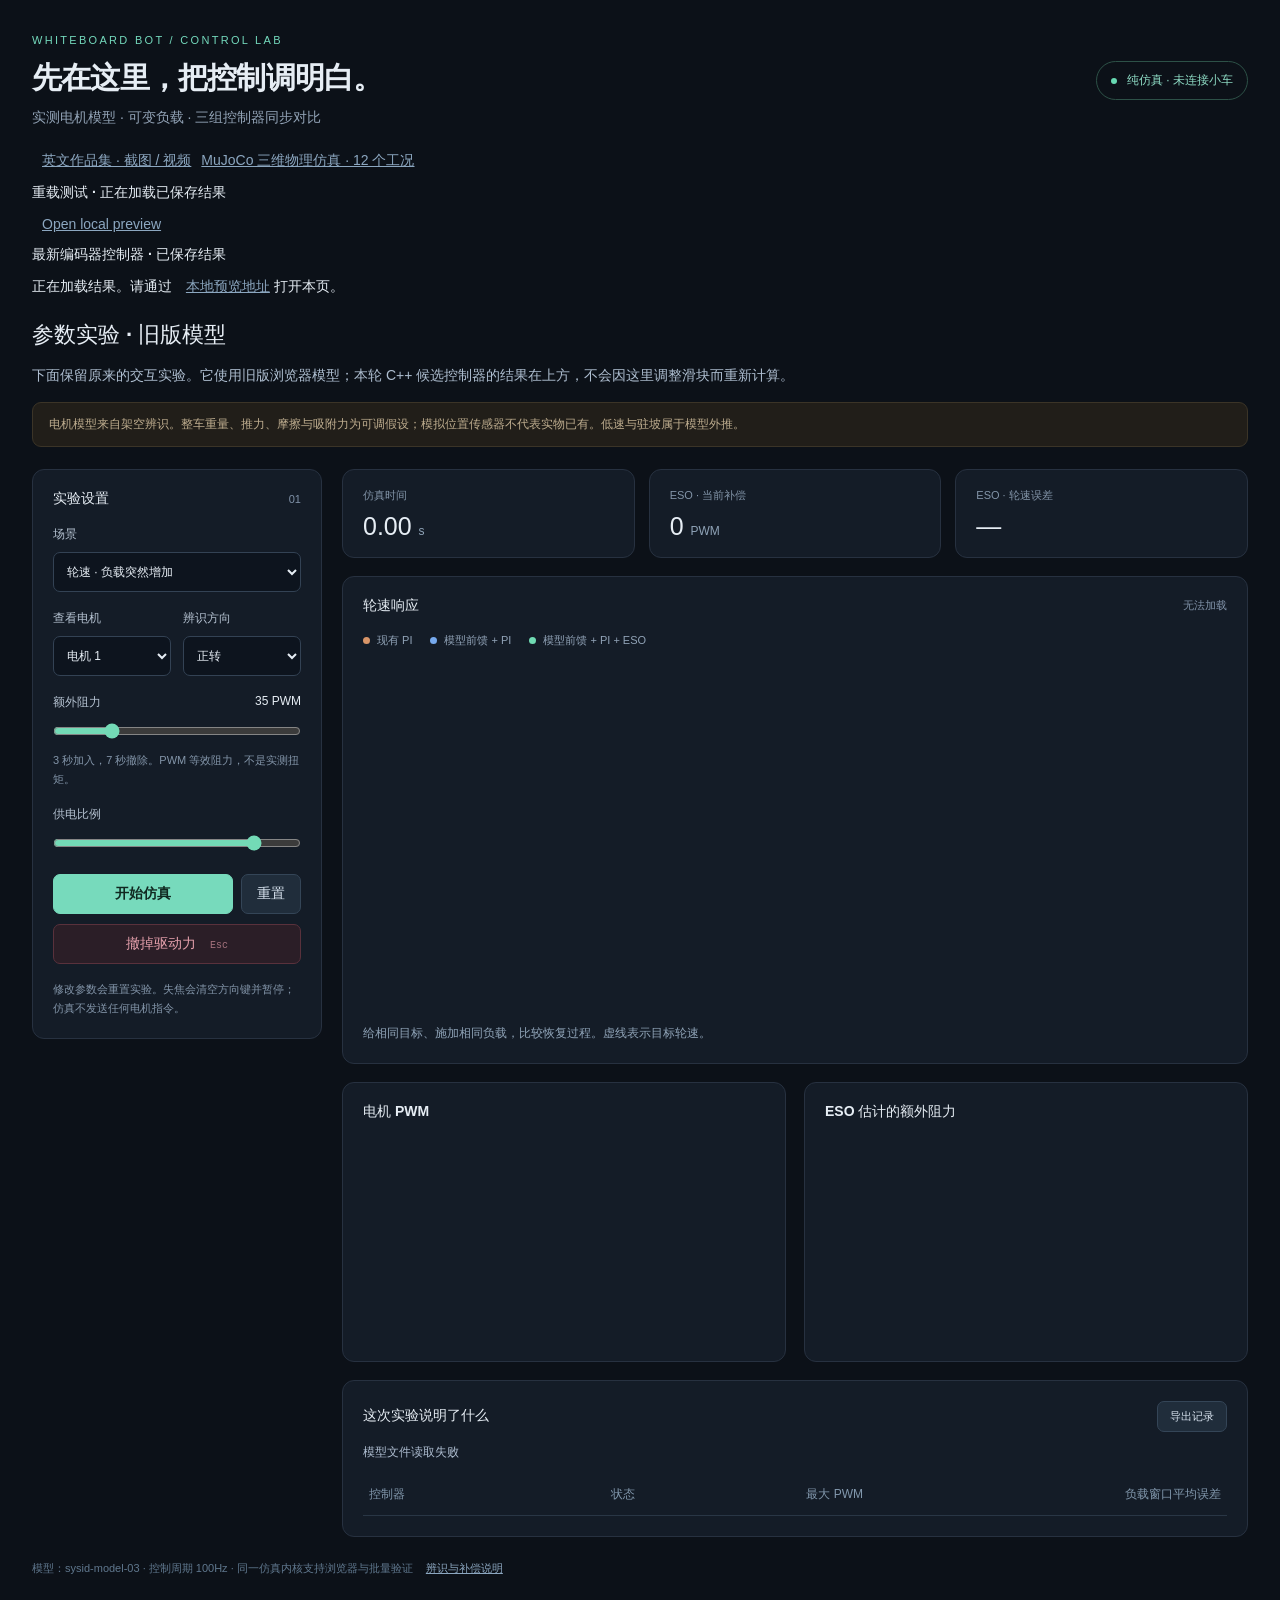
==== c6_drive/sim/index.html @ 7c35288e "feat(c6_drive): encoder hold, encoder servo and load-servo experiments Also Wi-Fi provisioning over " ====
<!doctype html>
<html lang="zh-CN"><head><meta charset="utf-8"><meta name="viewport" content="width=device-width,initial-scale=1">
<title>WhiteBoardBot · 控制仿真台</title>
<link rel="stylesheet" href="style.css"><link rel="stylesheet" href="../portfolio/encoder-results.css"></head><body>
<header><div><div class="eyebrow">WHITEBOARD BOT / CONTROL LAB</div><h1>先在这里，把控制调明白。</h1><p>实测电机模型 · 可变负载 · 三组控制器同步对比</p></div><div class="offline"><i></i> 纯仿真 · 未连接小车</div></header>
<p><a href="../portfolio/">英文作品集 · 截图 / 视频</a><a href="../portfolio/#physics">MuJoCo 三维物理仿真 · 12 个工况</a></p>
<section id="latest-results" data-load-results data-language="zh"><h2>重载测试 · 正在加载已保存结果</h2><p><a href="http://127.0.0.1:8088/sim/#latest-results">Open local preview</a></p></section>
<section id="encoder-results" data-encoder-results data-language="zh"><h2>最新编码器控制器 · 已保存结果</h2><p>正在加载结果。请通过 <a href="http://127.0.0.1:8088/sim/#latest-results">本地预览地址</a> 打开本页。</p></section>
<h2 style="font-size:22px;margin:24px 0 12px">参数实验 · 旧版模型</h2>
<p style="color:#aebed0;line-height:1.7">下面保留原来的交互实验。它使用旧版浏览器模型；本轮 C++ 候选控制器的结果在上方，不会因这里调整滑块而重新计算。</p>
<div class="notice">电机模型来自架空辨识。整车重量、推力、摩擦与吸附力为可调假设；模拟位置传感器不代表实物已有。低速与驻坡属于模型外推。</div>
<main><aside class="card settings">
<div class="section-top"><h2>实验设置</h2><span>01</span></div>
<label>场景<select id="preset"><option value="load">轮速 · 负载突然增加</option><option value="mismatch">轮速 · 模型偏差</option><option value="saturation">轮速 · 动力不足</option><option value="encoder">轮速 · 编码器失效</option><option value="lateral">水平面 · 左右往返偏移</option><option value="wall">白板 · 上行后驻坡</option><option value="slip">白板 · 摩擦突然下降</option><option value="camera">白板 · 位置反馈丢失</option><option value="manual">白板 · WASD 手动驾驶</option></select></label>
<div class="two"><label>查看电机<select id="motor"><option value="0">电机 1</option><option value="1">电机 2</option><option value="2">电机 3</option></select></label><label>辨识方向<select id="direction"><option value="1">正转</option><option value="-1">反转</option></select></label></div>
<div id="benchSettings"><label>额外阻力 <output id="loadValue">35 PWM</output><input id="load" type="range" min="0" max="160" value="35" step="5"></label><small>3 秒加入，7 秒撤除。PWM 等效阻力，不是实测扭矩。</small></div>
<div id="wallSettings" hidden>
<label>整车重量 <output id="massValue"></output><input id="mass" type="range" min="0.1" max="0.8" value="0.3" step="0.05"></label>
<label>总压紧力 <output id="normalValue"></output><input id="normal" type="range" min="2" max="24" value="12" step="1"></label>
<label>轮面摩擦系数 <output id="muValue"></output><input id="mu" type="range" min="0.05" max="1" value="0.65" step="0.05"></label>
<label>每轮估计最大推力 <output id="forceValue"></output><input id="force" type="range" min="1" max="8" value="4" step="0.5"></label>
<label>移动速度 <output id="speedValue"></output><input id="speed" type="range" min="0.04" max="0.3" value="0.18" step="0.02"></label>
<label class="check"><input id="camera" type="checkbox" checked> 模拟独立位置反馈（20Hz / 80ms）</label>
<label class="check"><input id="hold" type="checkbox" checked> 候选控制器启用位置保持</label>
<label class="check"><input id="sync" type="checkbox" checked> 候选控制器三轮同步加速</label>
<small>位置保持需要独立位置反馈；当前实物尚未实现。现有 PI 对照组保持原来的松键滑行行为。</small>
</div>
<label>供电比例 <output id="voltageValue"></output><input id="voltage" type="range" min="0.5" max="1.1" value="1" step="0.05"></label>
<div class="actions"><button id="run" class="primary">开始仿真</button><button id="reset">重置</button></div>
<button id="off" class="danger">撤掉驱动力 <kbd>Esc</kbd></button>
<p class="fine">修改参数会重置实验。失焦会清空方向键并暂停；仿真不发送任何电机指令。</p>
</aside><section class="workspace">
<div class="metrics"><div class="card"><small>仿真时间</small><strong id="time">0.00 <em>s</em></strong></div><div class="card"><small>ESO · 当前补偿</small><strong id="comp">0 <em>PWM</em></strong></div><div class="card"><small id="errorLabel">ESO · 轮速误差</small><strong id="error">—</strong></div></div>
<div class="card stage"><div class="section-top"><h2 id="stageTitle">轮速响应</h2><span id="state">准备就绪</span></div>
<div class="legend"><span class="legacy">现有 PI</span><span class="model">模型前馈 + PI</span><span class="eso">模型前馈 + PI + ESO</span></div>
<canvas id="stage" aria-label="轮速曲线或三轮小车白板运动对比"></canvas>
<p id="scenarioNote">给相同目标、施加相同负载，比较恢复过程。虚线表示目标轮速。</p>
<div class="keys" id="keys" hidden><button data-key="q">Q ↶</button><button data-key="w">W ↑</button><button data-key="e">E ↷</button><button data-key="a">A ←</button><button data-key="s">S ↓</button><button data-key="d">D →</button><small>WASD 按白板坐标移动；松键后候选控制器可保持位置。</small></div>
</div>
<div class="plots"><div class="card"><h2 id="plotTitle">电机 PWM</h2><canvas id="plot" aria-label="三种控制器的输出对比"></canvas></div><div class="card"><h2>ESO 估计的额外阻力</h2><canvas id="observerPlot" aria-label="扰动估计与注入负载对比"></canvas></div></div>
<div class="card results"><div class="section-top"><h2>这次实验说明了什么</h2><button id="export">导出记录</button></div><div id="summary">模型已加载后，可开始仿真。蓝色和绿色使用相同 PI 参数，区别是 ESO 补偿。</div><table><thead><tr><th>控制器</th><th>状态</th><th>最大 PWM</th><th id="metricHead">负载窗口平均误差</th></tr></thead><tbody id="results"></tbody></table></div>
</section></main>
<footer>模型：sysid-model-03 · 控制周期 100Hz · 同一仿真内核支持浏览器与批量验证 <a href="../SYSTEM_IDENTIFICATION.md">辨识与补偿说明</a></footer>
<script type="module" src="app.mjs"></script><script type="module" src="../portfolio/encoder-results.mjs"></script></body></html>
---- c6_drive/sim/style.css ----
:root{color-scheme:dark;font-family:-apple-system,BlinkMacSystemFont,"Segoe UI",sans-serif;background:#0c1118;color:#e6edf4;font-size:14px}*{box-sizing:border-box}body{max-width:1450px;margin:0 auto;padding:34px 32px 24px}header{display:flex;justify-content:space-between;align-items:center;gap:20px;margin-bottom:25px}.eyebrow{font-size:11px;letter-spacing:2.3px;color:#74d9bc;margin-bottom:12px}h1{font-size:30px;letter-spacing:-.8px;font-weight:600;margin:0 0 10px}header p{margin:0;color:#92a3b6;font-size:14px}.offline{padding:10px 14px;border:1px solid #2d5147;border-radius:25px;font-size:12px;white-space:nowrap;color:#8edbc4}.offline i{display:inline-block;width:6px;height:6px;border-radius:50%;background:#67d9b2;margin-right:7px}.notice{color:#bdac8e;border:1px solid #3b3427;background:#211e19;font-size:12px;padding:12px 16px;border-radius:9px;line-height:1.6;margin-bottom:22px}main{display:grid;grid-template-columns:290px minmax(0,1fr);gap:20px}.card{border:1px solid #273140;background:#141c27;border-radius:12px;padding:20px}.settings{align-self:start}.section-top{display:flex;align-items:center;justify-content:space-between;gap:12px;margin-bottom:18px}.section-top span{color:#8092a8;font-size:11px}h2{font-weight:550;font-size:14px;margin:0}.settings label{display:block;margin-bottom:18px;color:#b4c1d0;font-size:12px}.settings output{float:right;color:#e6edf4;font-variant-numeric:tabular-nums}.settings input[type=range]{display:block;width:100%;margin:12px 0 0;accent-color:#73dab6}.settings select{margin-top:9px;width:100%;color:#e6edf4;background:#0d141e;padding:11px 9px;border:1px solid #334254;border-radius:7px;font:inherit}.two{display:grid;grid-template-columns:1fr 1fr;gap:12px}small,.fine{font-size:11px;color:#8395a9;line-height:1.7}.settings small{display:block;margin:-6px 0 18px}.settings .check{line-height:1.6;margin-bottom:10px;display:flex;align-items:start;gap:7px}.check input{accent-color:#73dab6}.actions{display:flex;gap:8px;margin-top:23px}button{font:inherit;color:#d8e3ef;background:#202d3b;border:1px solid #344557;padding:10px 15px;border-radius:7px;cursor:pointer;touch-action:none}button:hover{background:#2b3b4e}button.primary{background:#77dabc;color:#102820;border-color:#77dabc;font-weight:600;flex:1}button.primary:hover{background:#9de5ce}button.danger{width:100%;background:#2b1e27;border-color:#59313c;color:#e5a0ac;margin-top:10px}kbd{font-size:10px;opacity:.65;margin-left:10px}.fine{margin:16px 0 0}.workspace{min-width:0}.metrics{display:grid;grid-template-columns:repeat(3,minmax(0,1fr));gap:14px;margin-bottom:18px}.metrics .card{padding:16px 20px}.metrics strong{display:block;margin-top:7px;font-size:25px;font-weight:500;font-variant-numeric:tabular-nums}.metrics em{font-size:12px;color:#8fa3b7;font-style:normal}.stage{margin-bottom:18px}.legend{display:flex;gap:18px;flex-wrap:wrap;font-size:11px;color:#91a3b7;margin-bottom:12px}.legend span:before{content:"";display:inline-block;width:7px;height:7px;margin-right:7px;border-radius:50%;background:var(--line)}.legacy{--line:#d89568}.model{--line:#76a9ed}.eso{--line:#70dbb3}canvas{display:block;width:100%;height:350px}#scenarioNote{font-size:12px;color:#8fa3b7;margin:14px 0 0;line-height:1.6}.plots{display:grid;grid-template-columns:1fr 1fr;gap:18px;margin-bottom:18px}.plots canvas{height:210px;margin-top:10px}.keys{display:grid;grid-template-columns:repeat(3,58px);gap:8px;justify-content:center;margin-top:18px}.keys button{padding:10px 3px}.keys button.active{background:#377e6b;border-color:#73d9b7}.keys small{grid-column:1/4;text-align:center;margin-top:6px}table{width:100%;border-collapse:collapse;font-size:12px}td,th{text-align:right;padding:12px 6px;border-bottom:1px solid #293645;font-variant-numeric:tabular-nums}td:first-child,th:first-child{text-align:left}th{font-weight:400;color:#8298ad}.results .section-top{margin-bottom:10px}.results button{font-size:11px;padding:7px 12px}#summary{color:#aebdd0;font-size:12px;line-height:1.7;margin-bottom:12px}footer{font-size:11px;color:#60788e;margin-top:24px}a{color:#8ca7c0;margin-left:10px}#state{max-width:65%;text-align:right}[hidden]{display:none!important}@media(max-width:950px){body{padding:24px 16px}main{grid-template-columns:240px minmax(0,1fr)}.card{padding:15px}.metrics{gap:8px}.metrics .card{padding:12px}.metrics strong{font-size:20px}.plots{grid-template-columns:1fr}.offline{display:none}h1{font-size:25px}}@media(max-width:680px){main{grid-template-columns:1fr}.settings{order:1}.metrics{gap:8px}header p{font-size:12px}.legend{gap:10px}.plots{grid-template-columns:1fr}.stage canvas{height:300px}table{font-size:10px}td,th{padding:10px 3px}}
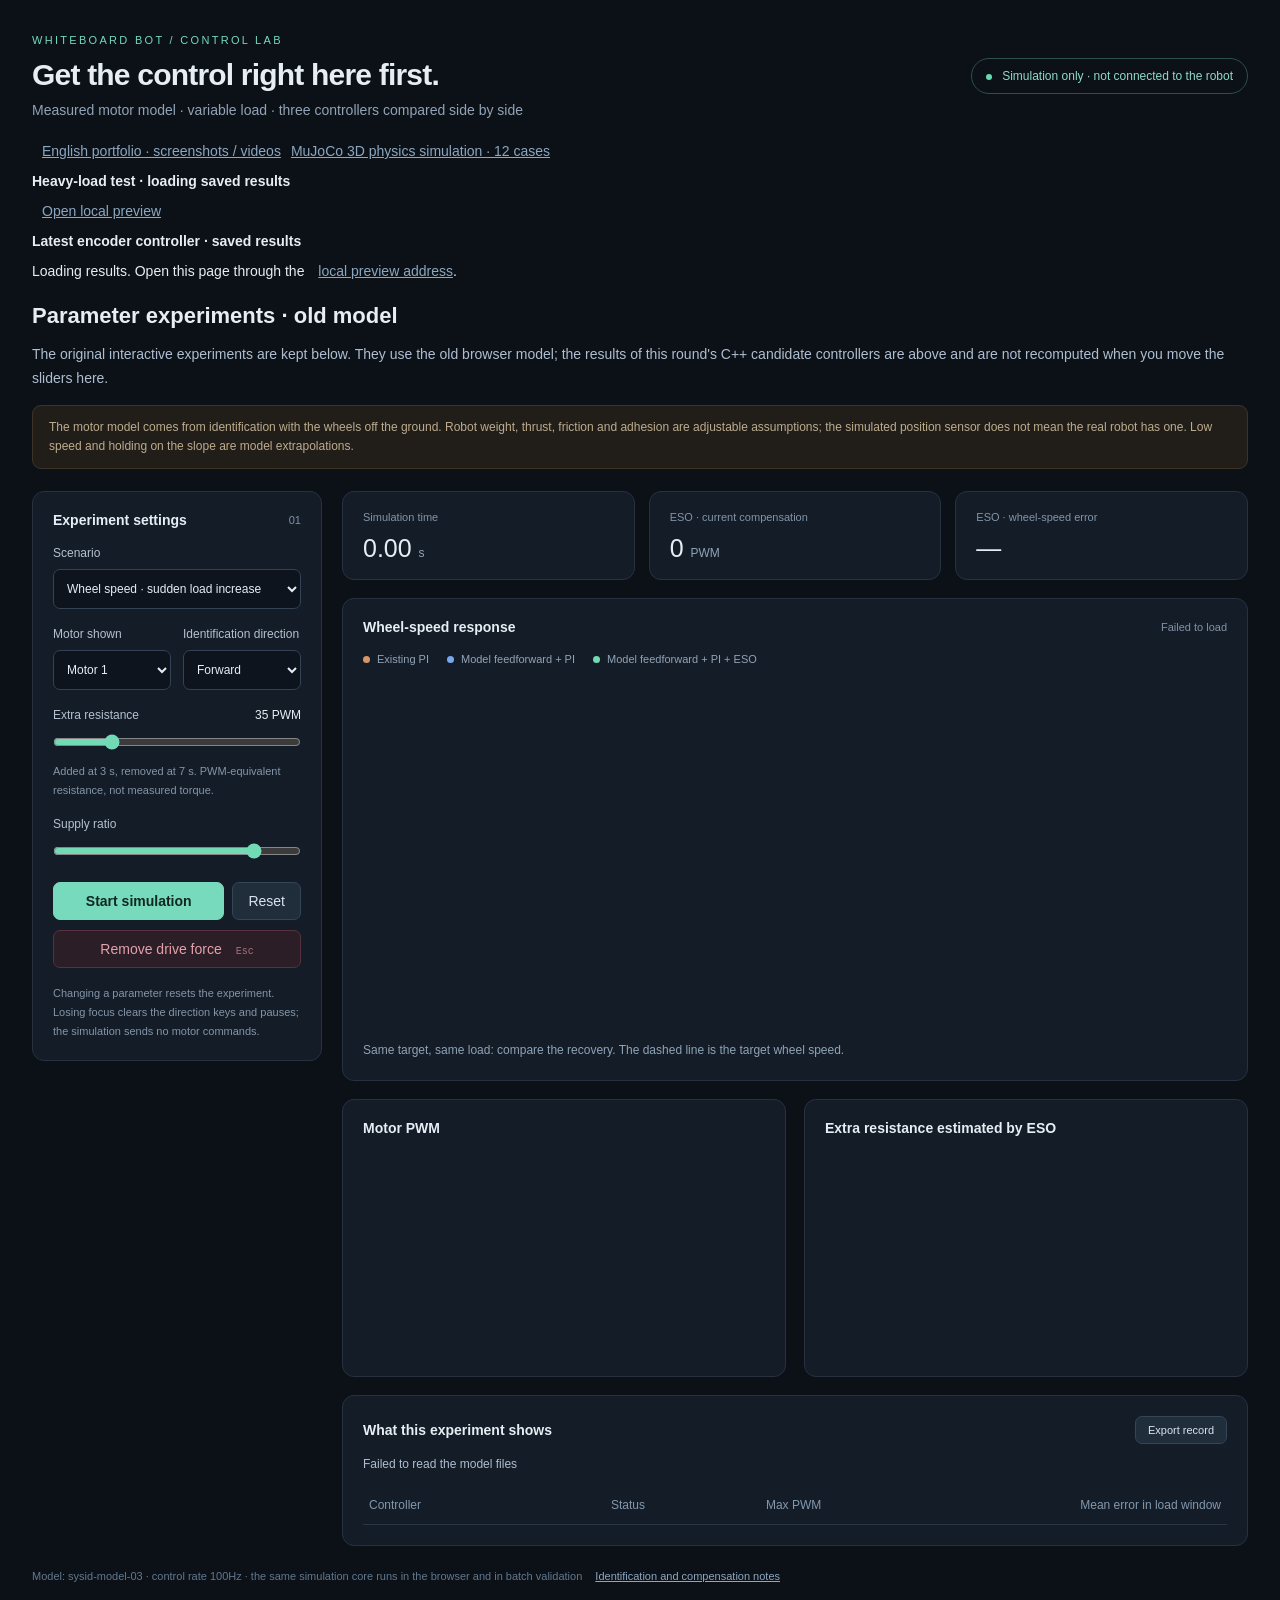
==== commit 024d042c: "Translate the Chinese comments, notes, logs and web pages into English" ====
--- a/c6_drive/sim/index.html
+++ b/c6_drive/sim/index.html
@@ -1,44 +1,44 @@
 <!doctype html>
-<html lang="zh-CN"><head><meta charset="utf-8"><meta name="viewport" content="width=device-width,initial-scale=1">
-<title>WhiteBoardBot · 控制仿真台</title>
+<html lang="en"><head><meta charset="utf-8"><meta name="viewport" content="width=device-width,initial-scale=1">
+<title>WhiteBoardBot · Control Simulation Lab</title>
 <link rel="stylesheet" href="style.css"><link rel="stylesheet" href="../portfolio/encoder-results.css"></head><body>
-<header><div><div class="eyebrow">WHITEBOARD BOT / CONTROL LAB</div><h1>先在这里，把控制调明白。</h1><p>实测电机模型 · 可变负载 · 三组控制器同步对比</p></div><div class="offline"><i></i> 纯仿真 · 未连接小车</div></header>
-<p><a href="../portfolio/">英文作品集 · 截图 / 视频</a><a href="../portfolio/#physics">MuJoCo 三维物理仿真 · 12 个工况</a></p>
-<section id="latest-results" data-load-results data-language="zh"><h2>重载测试 · 正在加载已保存结果</h2><p><a href="http://127.0.0.1:8088/sim/#latest-results">Open local preview</a></p></section>
-<section id="encoder-results" data-encoder-results data-language="zh"><h2>最新编码器控制器 · 已保存结果</h2><p>正在加载结果。请通过 <a href="http://127.0.0.1:8088/sim/#latest-results">本地预览地址</a> 打开本页。</p></section>
-<h2 style="font-size:22px;margin:24px 0 12px">参数实验 · 旧版模型</h2>
-<p style="color:#aebed0;line-height:1.7">下面保留原来的交互实验。它使用旧版浏览器模型；本轮 C++ 候选控制器的结果在上方，不会因这里调整滑块而重新计算。</p>
-<div class="notice">电机模型来自架空辨识。整车重量、推力、摩擦与吸附力为可调假设；模拟位置传感器不代表实物已有。低速与驻坡属于模型外推。</div>
+<header><div><div class="eyebrow">WHITEBOARD BOT / CONTROL LAB</div><h1>Get the control right here first.</h1><p>Measured motor model · variable load · three controllers compared side by side</p></div><div class="offline"><i></i> Simulation only · not connected to the robot</div></header>
+<p><a href="../portfolio/">English portfolio · screenshots / videos</a><a href="../portfolio/#physics">MuJoCo 3D physics simulation · 12 cases</a></p>
+<section id="latest-results" data-load-results data-language="en"><h2>Heavy-load test · loading saved results</h2><p><a href="http://127.0.0.1:8088/sim/#latest-results">Open local preview</a></p></section>
+<section id="encoder-results" data-encoder-results data-language="en"><h2>Latest encoder controller · saved results</h2><p>Loading results. Open this page through the <a href="http://127.0.0.1:8088/sim/#latest-results">local preview address</a>.</p></section>
+<h2 style="font-size:22px;margin:24px 0 12px">Parameter experiments · old model</h2>
+<p style="color:#aebed0;line-height:1.7">The original interactive experiments are kept below. They use the old browser model; the results of this round's C++ candidate controllers are above and are not recomputed when you move the sliders here.</p>
+<div class="notice">The motor model comes from identification with the wheels off the ground. Robot weight, thrust, friction and adhesion are adjustable assumptions; the simulated position sensor does not mean the real robot has one. Low speed and holding on the slope are model extrapolations.</div>
 <main><aside class="card settings">
-<div class="section-top"><h2>实验设置</h2><span>01</span></div>
-<label>场景<select id="preset"><option value="load">轮速 · 负载突然增加</option><option value="mismatch">轮速 · 模型偏差</option><option value="saturation">轮速 · 动力不足</option><option value="encoder">轮速 · 编码器失效</option><option value="lateral">水平面 · 左右往返偏移</option><option value="wall">白板 · 上行后驻坡</option><option value="slip">白板 · 摩擦突然下降</option><option value="camera">白板 · 位置反馈丢失</option><option value="manual">白板 · WASD 手动驾驶</option></select></label>
-<div class="two"><label>查看电机<select id="motor"><option value="0">电机 1</option><option value="1">电机 2</option><option value="2">电机 3</option></select></label><label>辨识方向<select id="direction"><option value="1">正转</option><option value="-1">反转</option></select></label></div>
-<div id="benchSettings"><label>额外阻力 <output id="loadValue">35 PWM</output><input id="load" type="range" min="0" max="160" value="35" step="5"></label><small>3 秒加入，7 秒撤除。PWM 等效阻力，不是实测扭矩。</small></div>
+<div class="section-top"><h2>Experiment settings</h2><span>01</span></div>
+<label>Scenario<select id="preset"><option value="load">Wheel speed · sudden load increase</option><option value="mismatch">Wheel speed · model mismatch</option><option value="saturation">Wheel speed · insufficient power</option><option value="encoder">Wheel speed · encoder failure</option><option value="lateral">Level surface · left-right round-trip drift</option><option value="wall">Whiteboard · climb, then hold on slope</option><option value="slip">Whiteboard · sudden friction drop</option><option value="camera">Whiteboard · position feedback lost</option><option value="manual">Whiteboard · WASD manual driving</option></select></label>
+<div class="two"><label>Motor shown<select id="motor"><option value="0">Motor 1</option><option value="1">Motor 2</option><option value="2">Motor 3</option></select></label><label>Identification direction<select id="direction"><option value="1">Forward</option><option value="-1">Reverse</option></select></label></div>
+<div id="benchSettings"><label>Extra resistance <output id="loadValue">35 PWM</output><input id="load" type="range" min="0" max="160" value="35" step="5"></label><small>Added at 3 s, removed at 7 s. PWM-equivalent resistance, not measured torque.</small></div>
 <div id="wallSettings" hidden>
-<label>整车重量 <output id="massValue"></output><input id="mass" type="range" min="0.1" max="0.8" value="0.3" step="0.05"></label>
-<label>总压紧力 <output id="normalValue"></output><input id="normal" type="range" min="2" max="24" value="12" step="1"></label>
-<label>轮面摩擦系数 <output id="muValue"></output><input id="mu" type="range" min="0.05" max="1" value="0.65" step="0.05"></label>
-<label>每轮估计最大推力 <output id="forceValue"></output><input id="force" type="range" min="1" max="8" value="4" step="0.5"></label>
-<label>移动速度 <output id="speedValue"></output><input id="speed" type="range" min="0.04" max="0.3" value="0.18" step="0.02"></label>
-<label class="check"><input id="camera" type="checkbox" checked> 模拟独立位置反馈（20Hz / 80ms）</label>
-<label class="check"><input id="hold" type="checkbox" checked> 候选控制器启用位置保持</label>
-<label class="check"><input id="sync" type="checkbox" checked> 候选控制器三轮同步加速</label>
-<small>位置保持需要独立位置反馈；当前实物尚未实现。现有 PI 对照组保持原来的松键滑行行为。</small>
+<label>Robot weight <output id="massValue"></output><input id="mass" type="range" min="0.1" max="0.8" value="0.3" step="0.05"></label>
+<label>Total pressing force <output id="normalValue"></output><input id="normal" type="range" min="2" max="24" value="12" step="1"></label>
+<label>Wheel friction coefficient <output id="muValue"></output><input id="mu" type="range" min="0.05" max="1" value="0.65" step="0.05"></label>
+<label>Estimated max thrust per wheel <output id="forceValue"></output><input id="force" type="range" min="1" max="8" value="4" step="0.5"></label>
+<label>Drive speed <output id="speedValue"></output><input id="speed" type="range" min="0.04" max="0.3" value="0.18" step="0.02"></label>
+<label class="check"><input id="camera" type="checkbox" checked> Simulated independent position feedback (20Hz / 80ms)</label>
+<label class="check"><input id="hold" type="checkbox" checked> Candidate controllers use position hold</label>
+<label class="check"><input id="sync" type="checkbox" checked> Candidate controllers sync three-wheel acceleration</label>
+<small>Position hold needs independent position feedback, which the real robot does not have yet. The existing PI control group keeps its original coasting after key release.</small>
 </div>
-<label>供电比例 <output id="voltageValue"></output><input id="voltage" type="range" min="0.5" max="1.1" value="1" step="0.05"></label>
-<div class="actions"><button id="run" class="primary">开始仿真</button><button id="reset">重置</button></div>
-<button id="off" class="danger">撤掉驱动力 <kbd>Esc</kbd></button>
-<p class="fine">修改参数会重置实验。失焦会清空方向键并暂停；仿真不发送任何电机指令。</p>
+<label>Supply ratio <output id="voltageValue"></output><input id="voltage" type="range" min="0.5" max="1.1" value="1" step="0.05"></label>
+<div class="actions"><button id="run" class="primary">Start simulation</button><button id="reset">Reset</button></div>
+<button id="off" class="danger">Remove drive force <kbd>Esc</kbd></button>
+<p class="fine">Changing a parameter resets the experiment. Losing focus clears the direction keys and pauses; the simulation sends no motor commands.</p>
 </aside><section class="workspace">
-<div class="metrics"><div class="card"><small>仿真时间</small><strong id="time">0.00 <em>s</em></strong></div><div class="card"><small>ESO · 当前补偿</small><strong id="comp">0 <em>PWM</em></strong></div><div class="card"><small id="errorLabel">ESO · 轮速误差</small><strong id="error">—</strong></div></div>
-<div class="card stage"><div class="section-top"><h2 id="stageTitle">轮速响应</h2><span id="state">准备就绪</span></div>
-<div class="legend"><span class="legacy">现有 PI</span><span class="model">模型前馈 + PI</span><span class="eso">模型前馈 + PI + ESO</span></div>
-<canvas id="stage" aria-label="轮速曲线或三轮小车白板运动对比"></canvas>
-<p id="scenarioNote">给相同目标、施加相同负载，比较恢复过程。虚线表示目标轮速。</p>
-<div class="keys" id="keys" hidden><button data-key="q">Q ↶</button><button data-key="w">W ↑</button><button data-key="e">E ↷</button><button data-key="a">A ←</button><button data-key="s">S ↓</button><button data-key="d">D →</button><small>WASD 按白板坐标移动；松键后候选控制器可保持位置。</small></div>
+<div class="metrics"><div class="card"><small>Simulation time</small><strong id="time">0.00 <em>s</em></strong></div><div class="card"><small>ESO · current compensation</small><strong id="comp">0 <em>PWM</em></strong></div><div class="card"><small id="errorLabel">ESO · wheel-speed error</small><strong id="error">—</strong></div></div>
+<div class="card stage"><div class="section-top"><h2 id="stageTitle">Wheel-speed response</h2><span id="state">Ready</span></div>
+<div class="legend"><span class="legacy">Existing PI</span><span class="model">Model feedforward + PI</span><span class="eso">Model feedforward + PI + ESO</span></div>
+<canvas id="stage" aria-label="Wheel-speed curves or three-wheel robot motion on the whiteboard, compared"></canvas>
+<p id="scenarioNote">Same target, same load: compare the recovery. The dashed line is the target wheel speed.</p>
+<div class="keys" id="keys" hidden><button data-key="q">Q ↶</button><button data-key="w">W ↑</button><button data-key="e">E ↷</button><button data-key="a">A ←</button><button data-key="s">S ↓</button><button data-key="d">D →</button><small>WASD moves in whiteboard coordinates; after key release the candidate controllers can hold position.</small></div>
 </div>
-<div class="plots"><div class="card"><h2 id="plotTitle">电机 PWM</h2><canvas id="plot" aria-label="三种控制器的输出对比"></canvas></div><div class="card"><h2>ESO 估计的额外阻力</h2><canvas id="observerPlot" aria-label="扰动估计与注入负载对比"></canvas></div></div>
-<div class="card results"><div class="section-top"><h2>这次实验说明了什么</h2><button id="export">导出记录</button></div><div id="summary">模型已加载后，可开始仿真。蓝色和绿色使用相同 PI 参数，区别是 ESO 补偿。</div><table><thead><tr><th>控制器</th><th>状态</th><th>最大 PWM</th><th id="metricHead">负载窗口平均误差</th></tr></thead><tbody id="results"></tbody></table></div>
+<div class="plots"><div class="card"><h2 id="plotTitle">Motor PWM</h2><canvas id="plot" aria-label="Output of the three controllers, compared"></canvas></div><div class="card"><h2>Extra resistance estimated by ESO</h2><canvas id="observerPlot" aria-label="Disturbance estimate vs. injected load"></canvas></div></div>
+<div class="card results"><div class="section-top"><h2>What this experiment shows</h2><button id="export">Export record</button></div><div id="summary">Once the model is loaded, you can start the simulation. Blue and green use the same PI gains; the difference is ESO compensation.</div><table><thead><tr><th>Controller</th><th>Status</th><th>Max PWM</th><th id="metricHead">Mean error in load window</th></tr></thead><tbody id="results"></tbody></table></div>
 </section></main>
-<footer>模型：sysid-model-03 · 控制周期 100Hz · 同一仿真内核支持浏览器与批量验证 <a href="../SYSTEM_IDENTIFICATION.md">辨识与补偿说明</a></footer>
+<footer>Model: sysid-model-03 · control rate 100Hz · the same simulation core runs in the browser and in batch validation <a href="../SYSTEM_IDENTIFICATION.md">Identification and compensation notes</a></footer>
 <script type="module" src="app.mjs"></script><script type="module" src="../portfolio/encoder-results.mjs"></script></body></html>
